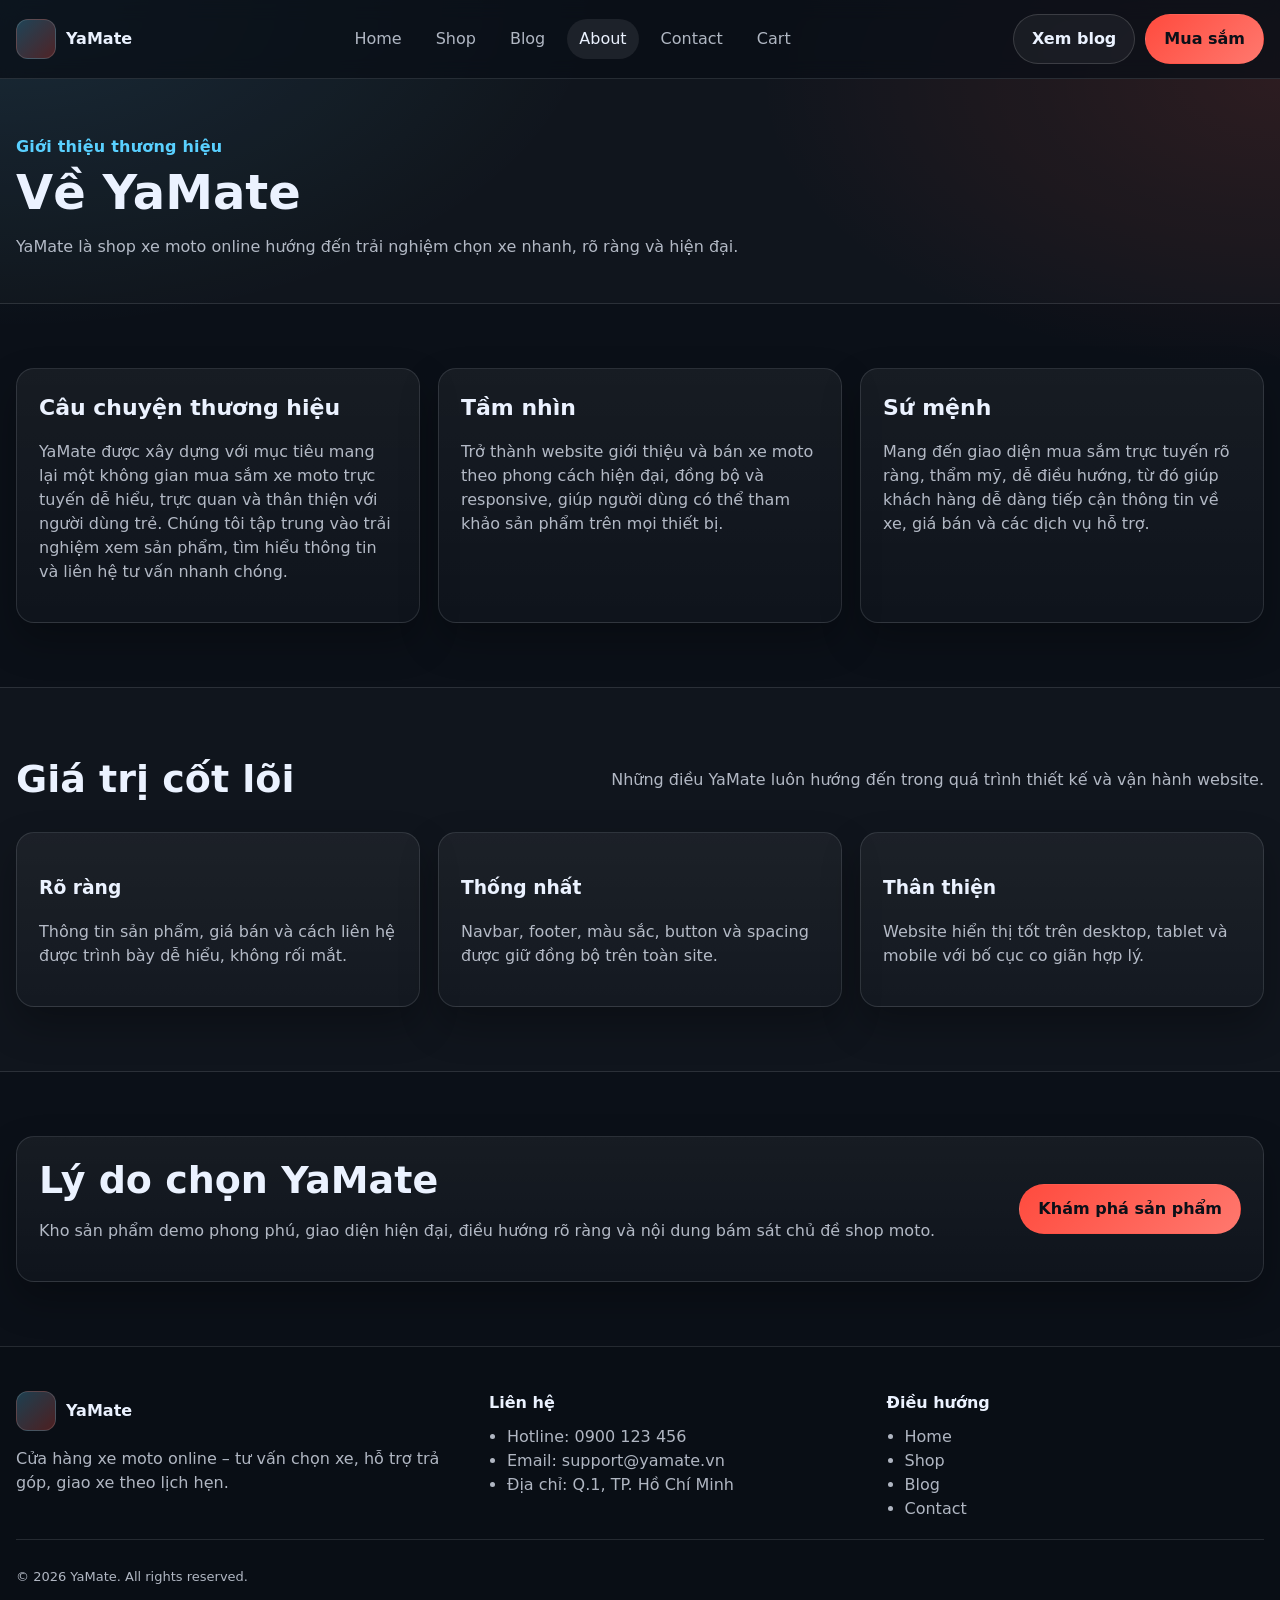
==== src/about.html @ 3d3ea51d "add pages" ====
<!DOCTYPE html>
<html lang="vi">
<head>
  <meta charset="UTF-8" />
  <meta name="viewport" content="width=device-width, initial-scale=1.0" />
  <title>YaMate | About</title>
  <link rel="stylesheet" href="../publish/about.css" />
  <link rel="stylesheet" href="../publish/common.css" />
</head>
<body>
  <header class="header">
    <div class="container header__inner">
      <a class="logo" href="index.html">
        <span class="logo__mark"></span>
        <span class="logo__text">YaMate</span>
      </a>

      <nav class="nav">
        <a class="nav__link" href="index.html">Home</a>
        <a class="nav__link" href="shop.html">Shop</a>
        <a class="nav__link" href="blog.html">Blog</a>
        <a class="nav__link nav__link--active" href="about.html">About</a>
        <a class="nav__link" href="contact.html">Contact</a>
        <a class="nav__link" href="cart.html">Cart</a>
      </nav>

      <div class="header__actions">
        <a class="btn btn--ghost" href="blog.html">Xem blog</a>
        <a class="btn btn--primary" href="shop.html">Mua sắm</a>
      </div>
    </div>
  </header>

  <main>
    <section class="page-hero">
      <div class="container">
        <p class="page-kicker">Giới thiệu thương hiệu</p>
        <h1 class="page-title">Về YaMate</h1>
        <p class="page-subtitle">YaMate là shop xe moto online hướng đến trải nghiệm chọn xe nhanh, rõ ràng và hiện đại.</p>
      </div>
    </section>

    <section class="section">
      <div class="container about-layout">
        <div class="card about-card">
          <h2 class="about-card__title">Câu chuyện thương hiệu</h2>
          <p>
            YaMate được xây dựng với mục tiêu mang lại một không gian mua sắm xe moto trực tuyến dễ hiểu,
            trực quan và thân thiện với người dùng trẻ. Chúng tôi tập trung vào trải nghiệm xem sản phẩm,
            tìm hiểu thông tin và liên hệ tư vấn nhanh chóng.
          </p>
        </div>

        <div class="card about-card">
          <h2 class="about-card__title">Tầm nhìn</h2>
          <p>
            Trở thành website giới thiệu và bán xe moto theo phong cách hiện đại, đồng bộ và responsive,
            giúp người dùng có thể tham khảo sản phẩm trên mọi thiết bị.
          </p>
        </div>

        <div class="card about-card">
          <h2 class="about-card__title">Sứ mệnh</h2>
          <p>
            Mang đến giao diện mua sắm trực tuyến rõ ràng, thẩm mỹ, dễ điều hướng, từ đó giúp khách hàng
            dễ dàng tiếp cận thông tin về xe, giá bán và các dịch vụ hỗ trợ.
          </p>
        </div>
      </div>
    </section>

    <section class="section section--alt">
      <div class="container">
        <div class="section__head">
          <h2 class="section__title">Giá trị cốt lõi</h2>
          <p class="section__sub">Những điều YaMate luôn hướng đến trong quá trình thiết kế và vận hành website.</p>
        </div>

        <div class="grid grid--3">
          <article class="card value-card">
            <h3>Rõ ràng</h3>
            <p>Thông tin sản phẩm, giá bán và cách liên hệ được trình bày dễ hiểu, không rối mắt.</p>
          </article>

          <article class="card value-card">
            <h3>Thống nhất</h3>
            <p>Navbar, footer, màu sắc, button và spacing được giữ đồng bộ trên toàn site.</p>
          </article>

          <article class="card value-card">
            <h3>Thân thiện</h3>
            <p>Website hiển thị tốt trên desktop, tablet và mobile với bố cục co giãn hợp lý.</p>
          </article>
        </div>
      </div>
    </section>

    <section class="section">
      <div class="container about-highlight card">
        <div>
          <h2 class="section__title">Lý do chọn YaMate</h2>
          <p class="section__sub">
            Kho sản phẩm demo phong phú, giao diện hiện đại, điều hướng rõ ràng và nội dung bám sát chủ đề shop moto.
          </p>
        </div>
        <a class="btn btn--primary" href="shop.html">Khám phá sản phẩm</a>
      </div>
    </section>
  </main>

  <footer class="footer">
    <div class="container footer__grid">
      <div class="footer__col">
        <div class="logo logo--footer">
          <span class="logo__mark"></span>
          <span class="logo__text">YaMate</span>
        </div>
        <p class="footer__text">Cửa hàng xe moto online – tư vấn chọn xe, hỗ trợ trả góp, giao xe theo lịch hẹn.</p>
      </div>

      <div class="footer__col">
        <h3 class="footer__title">Liên hệ</h3>
        <ul class="footer__list">
          <li>Hotline: 0900 123 456</li>
          <li>Email: support@yamate.vn</li>
          <li>Địa chỉ: Q.1, TP. Hồ Chí Minh</li>
        </ul>
      </div>

      <div class="footer__col">
        <h3 class="footer__title">Điều hướng</h3>
        <ul class="footer__list">
          <li><a href="index.html">Home</a></li>
          <li><a href="shop.html">Shop</a></li>
          <li><a href="blog.html">Blog</a></li>
          <li><a href="contact.html">Contact</a></li>
        </ul>
      </div>
    </div>

    <div class="container footer__bottom">
      <p>© 2026 YaMate. All rights reserved.</p>
    </div>
  </footer>
</body>
</html>
---- publish/about.css ----
.about-layout{display:grid;grid-template-columns:repeat(3,1fr);gap:18px}.about-card,.value-card,.about-highlight{padding:22px}.about-card__title{margin:0 0 12px;font-size:22px}.about-highlight{display:flex;justify-content:space-between;align-items:center;gap:16px}
@media (max-width:992px){.about-layout{grid-template-columns:1fr 1fr}.about-highlight{flex-direction:column;align-items:flex-start}}
@media (max-width:576px){.about-layout{grid-template-columns:1fr}}
---- publish/common.css ----
:root{
  --bg:#0b1018;
  --bg-2:#111827;
  --card:rgba(255,255,255,.04);
  --text:#ebf2ff;
  --muted:rgba(235,242,255,.74);
  --line:rgba(235,242,255,.12);
  --primary:#ff4b3e;
  --primary-2:#ff786e;
  --accent:#59d0ff;
  --radius:18px;
  --shadow:0 18px 38px rgba(0,0,0,.28);
}
*{box-sizing:border-box}
html,body{margin:0;padding:0;scroll-behavior:smooth}
body{
  font-family:Inter,system-ui,-apple-system,Segoe UI,Roboto,Arial,sans-serif;
  color:var(--text);
  line-height:1.5;
  background:
    radial-gradient(1000px 550px at 0% 0%, rgba(89,208,255,.12), transparent 60%),
    radial-gradient(900px 500px at 100% 5%, rgba(255,75,62,.12), transparent 58%),
    var(--bg);
}
img{display:block;max-width:100%}
a{text-decoration:none;color:inherit}
button,input,textarea,select{font:inherit}
.container{width:min(1320px,100% - 32px);margin:0 auto}
.section{padding:64px 0}
.section--alt{background:rgba(255,255,255,.02);border-top:1px solid var(--line);border-bottom:1px solid var(--line)}
.section__head{display:flex;justify-content:space-between;align-items:end;gap:16px;margin-bottom:24px}
.section__title{font-size:clamp(26px,3vw,38px);line-height:1.15;margin:0 0 6px}
.section__sub,.page-subtitle,.footer__text,.footer__list,.product__meta,.blog-card__desc,.about-card p,.value-card p,.contact-item p,.contact-text{color:var(--muted)}
.grid{display:grid;gap:18px}
.grid--4{grid-template-columns:repeat(4,1fr)}
.grid--3{grid-template-columns:repeat(3,1fr)}
.card{background:linear-gradient(180deg, rgba(255,255,255,.05), rgba(255,255,255,.02));border:1px solid var(--line);border-radius:var(--radius);box-shadow:var(--shadow)}
.btn{display:inline-flex;align-items:center;justify-content:center;gap:8px;padding:12px 18px;border-radius:999px;border:1px solid transparent;font-weight:800;cursor:pointer;transition:.18s ease;white-space:nowrap}
.btn:hover{transform:translateY(-1px)}
.btn--primary{background:linear-gradient(135deg,var(--primary),var(--primary-2));color:#0b1018}
.btn--ghost{background:rgba(255,255,255,.05);border-color:rgba(255,255,255,.15)}
.btn--full{width:100%;border-radius:12px}
.input{width:100%;padding:12px 14px;border-radius:12px;border:1px solid rgba(255,255,255,.16);background:rgba(7,12,20,.58);color:var(--text);outline:none}
.input:focus{border-color:rgba(89,208,255,.52)}
.header{position:sticky;top:0;z-index:30;backdrop-filter:blur(10px);background:rgba(11,16,24,.76);border-bottom:1px solid var(--line)}
.header__inner{display:flex;justify-content:space-between;align-items:center;gap:20px;padding:14px 0}
.logo{display:flex;align-items:center;gap:10px;font-weight:900}
.logo__mark{width:40px;height:40px;border-radius:12px;display:grid;place-items:center;background:linear-gradient(135deg, rgba(89,208,255,.26), rgba(255,75,62,.28));border:1px solid rgba(255,255,255,.14)}
.nav{display:flex;align-items:center;gap:10px;flex-wrap:wrap}
.nav__link{padding:8px 12px;border-radius:999px;color:var(--muted);transition:.18s ease}
.nav__link:hover,.nav__link--active{background:rgba(255,255,255,.08);color:var(--text)}
.header__actions{display:flex;align-items:center;gap:10px}
.icon-btn{width:40px;height:40px;display:grid;place-items:center;border-radius:999px;border:1px solid rgba(255,255,255,.14);background:rgba(255,255,255,.05)}
.icon{width:18px;height:18px;fill:var(--text)}
.page-hero{padding:56px 0 28px;border-bottom:1px solid var(--line);background:rgba(255,255,255,.02)}
.page-kicker{margin:0 0 8px;color:var(--accent);font-weight:800;letter-spacing:.2px}
.page-title{margin:0 0 8px;font-size:clamp(30px,4vw,48px);line-height:1.08}
.product{overflow:hidden;transition:.18s ease}
.product:hover{transform:translateY(-2px);border-color:rgba(255,255,255,.22)}
.product__img{height:190px;overflow:hidden;border-bottom:1px solid var(--line)}
.product__img img{width:100%;height:100%;object-fit:cover;transition:transform .25s ease}
.product:hover .product__img img{transform:scale(1.06)}
.product__body{padding:16px}
.product__name{margin:0 0 6px;font-size:18px}
.product__price{margin:0 0 12px;font-weight:900}
.product__actions{display:grid;grid-template-columns:1fr 1fr;gap:10px}
.footer{padding:44px 0 18px;border-top:1px solid var(--line);background:rgba(0,0,0,.14)}
.footer__grid{display:grid;grid-template-columns:1.2fr 1fr 1fr;gap:20px}
.footer__title{margin:0 0 10px;font-size:16px}
.footer__list{margin:0;padding-left:18px}
.footer__bottom{margin-top:18px;padding-top:14px;border-top:1px solid var(--line);color:var(--muted);font-size:13px}
.tag{position:absolute;top:12px;left:12px;padding:6px 10px;border-radius:999px;background:rgba(255,75,62,.14);border:1px solid rgba(255,75,62,.26);font-size:12px;font-weight:800}
@media (max-width: 992px){
  .grid--4{grid-template-columns:repeat(2,1fr)}
  .grid--3,.footer__grid{grid-template-columns:1fr}
  .nav{display:none}
}
@media (max-width: 576px){
  .container{width:min(1320px,100% - 20px)}
  .grid--4,.product__actions{grid-template-columns:1fr}
  .header__actions .btn{display:none}
  .section{padding:52px 0}
}
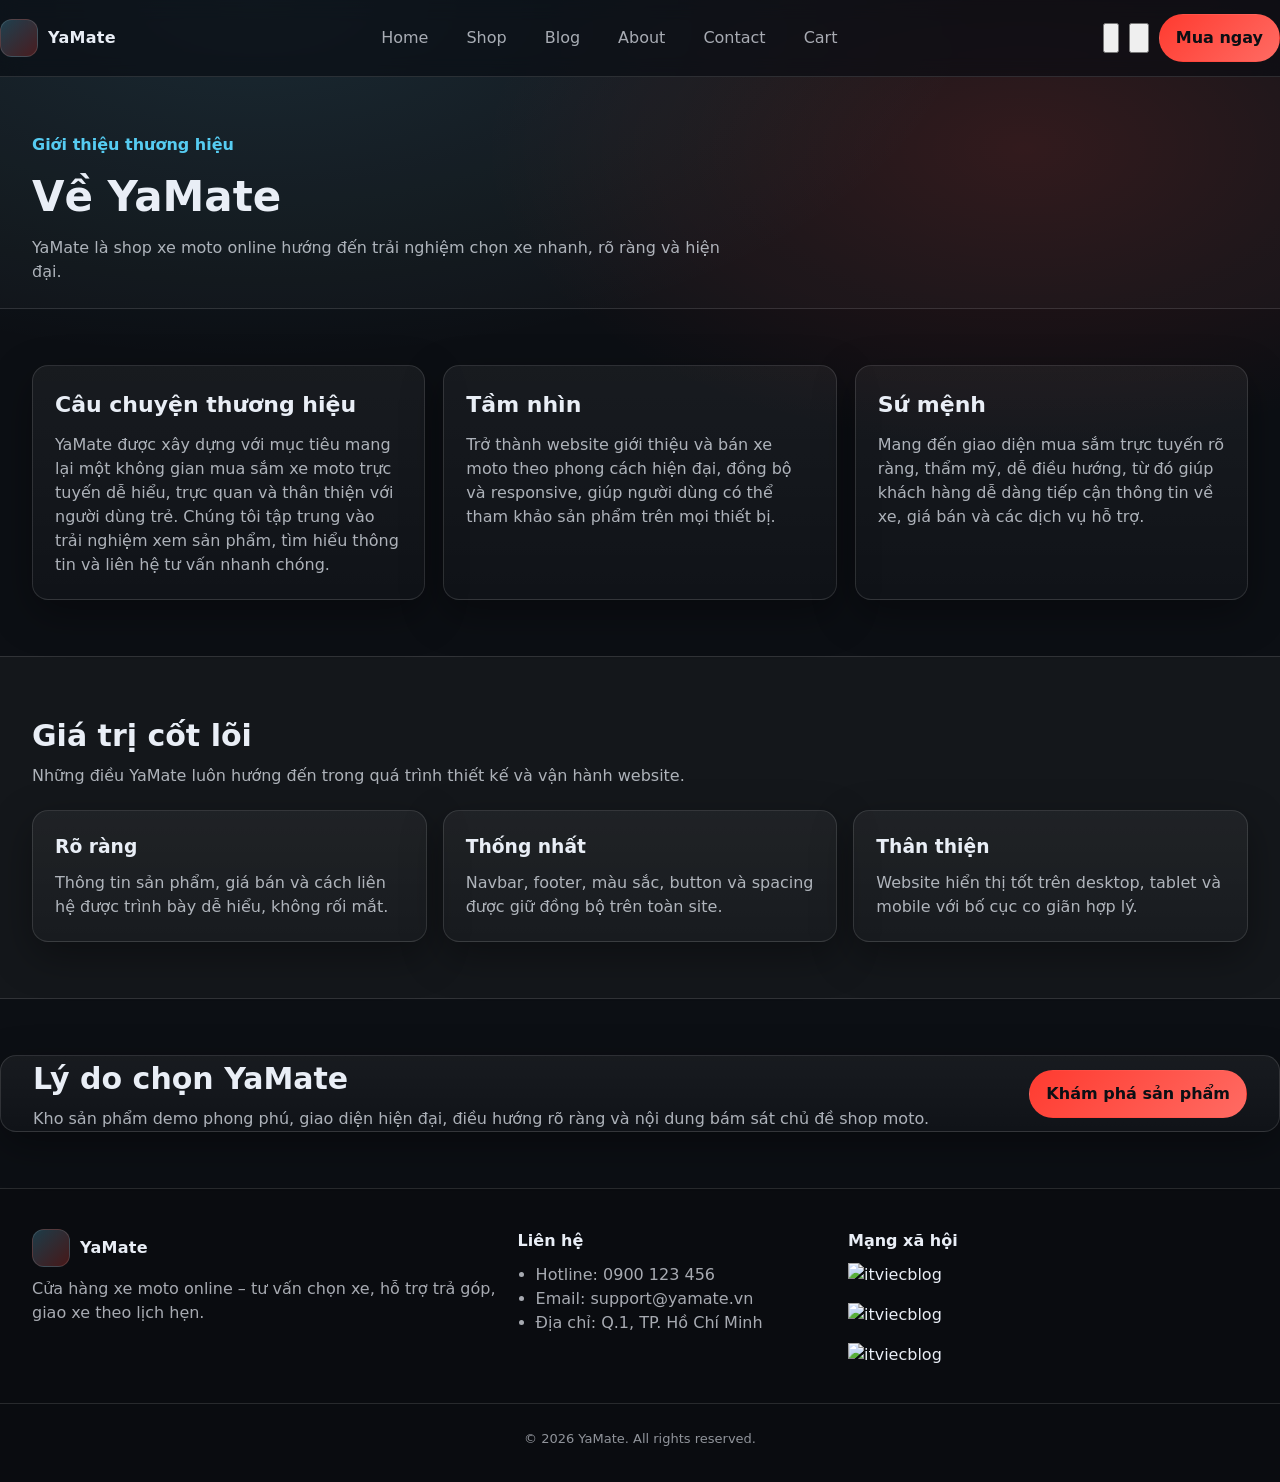
==== commit 8d003779: "css" ====
--- a/src/about.html
+++ b/src/about.html
@@ -8,25 +8,35 @@
   <link rel="stylesheet" href="../publish/common.css" />
 </head>
 <body>
+  <!-- HEADER -->
   <header class="header">
     <div class="container header__inner">
-      <a class="logo" href="index.html">
+      <a class="logo" href="#">
         <span class="logo__mark"></span>
         <span class="logo__text">YaMate</span>
       </a>
 
       <nav class="nav">
-        <a class="nav__link" href="index.html">Home</a>
-        <a class="nav__link" href="shop.html">Shop</a>
-        <a class="nav__link" href="blog.html">Blog</a>
-        <a class="nav__link nav__link--active" href="about.html">About</a>
-        <a class="nav__link" href="contact.html">Contact</a>
-        <a class="nav__link" href="cart.html">Cart</a>
+        <a class="nav__link" href="../index.html">Home</a>
+        <a class="nav__link" href="src/shop.html">Shop</a>
+        <a class="nav__link" href="src/blog.html">Blog</a>
+        <a class="nav__link" href="src/about.html">About</a>
+        <a class="nav__link" href="src/contact.html">Contact</a>
+        <a class="nav__link" href="src/cart.html">Cart</a>
       </nav>
 
       <div class="header__actions">
-        <a class="btn btn--ghost" href="blog.html">Xem blog</a>
-        <a class="btn btn--primary" href="shop.html">Mua sắm</a>
+        <button class="icon-btn" aria-label="Tìm kiếm">
+          <svg viewBox="0 0 24 24" class="icon" aria-hidden="true">
+            <path d="M10.5 3a7.5 7.5 0 1 0 4.74 13.33l3.72 3.72 1.41-1.41-3.72-3.72A7.5 7.5 0 0 0 10.5 3Zm0 2a5.5 5.5 0 1 1 0 11 5.5 5.5 0 0 1 0-11Z"/>
+          </svg>
+        </button>
+        <button class="icon-btn" style="padding-right: 10px;" aria-label="Giỏ hàng">
+          <svg viewBox="0 0 24 24" class="icon" aria-hidden="true">
+            <path d="M7 4h-2l-1 2v2h2l2.6 9.4A3 3 0 0 0 11.5 22h7.1a3 3 0 0 0 2.9-2.2L23 10H7.4L6.7 7H21V5H7.2L7 4Zm4.5 16a1 1 0 1 1 0-2 1 1 0 0 1 0 2Zm7 0a1 1 0 1 1 0-2 1 1 0 0 1 0 2Z"/>
+          </svg>
+        </button>
+        <a class="btn btn--primary" href="#products">Mua ngay</a>
       </div>
     </div>
   </header>
@@ -108,14 +118,17 @@
     </section>
   </main>
 
-  <footer class="footer">
+  <!-- FOOTER -->
+  <footer class="footer" id="footer">
     <div class="container footer__grid">
       <div class="footer__col">
         <div class="logo logo--footer">
           <span class="logo__mark"></span>
           <span class="logo__text">YaMate</span>
         </div>
-        <p class="footer__text">Cửa hàng xe moto online – tư vấn chọn xe, hỗ trợ trả góp, giao xe theo lịch hẹn.</p>
+        <p class="footer__text">
+          Cửa hàng xe moto online – tư vấn chọn xe, hỗ trợ trả góp, giao xe theo lịch hẹn.
+        </p>
       </div>
 
       <div class="footer__col">
@@ -128,13 +141,12 @@
       </div>
 
       <div class="footer__col">
-        <h3 class="footer__title">Điều hướng</h3>
-        <ul class="footer__list">
-          <li><a href="index.html">Home</a></li>
-          <li><a href="shop.html">Shop</a></li>
-          <li><a href="blog.html">Blog</a></li>
-          <li><a href="contact.html">Contact</a></li>
-        </ul>
+        <h3 class="footer__title">Mạng xã hội</h3>
+        <div class="social">
+          <a class="social__link" href="#" aria-label="Facebook"><img src="https://freepnglogo.com/images/all_img/facebook-logo.png" alt="itviecblog" width="400" height="40"></a>
+          <a class="social__link" href="#" aria-label="Instagram"><img src="https://www.pngarts.com/files/11/IG-Logo-PNG-Transparent-Image.png" alt="itviecblog" width="400" height="40"></a>
+          <a class="social__link" href="#" aria-label="YouTube"><img src="https://images.seeklogo.com/logo-png/28/1/youtube-logo-png_seeklogo-287828.png" alt="itviecblog" width="400" height="40"></a></a>
+        </div>
       </div>
     </div>
 
--- a/publish/about.css
+++ b/publish/about.css
@@ -1,3 +1,57 @@
-.about-layout{display:grid;grid-template-columns:repeat(3,1fr);gap:18px}.about-card,.value-card,.about-highlight{padding:22px}.about-card__title{margin:0 0 12px;font-size:22px}.about-highlight{display:flex;justify-content:space-between;align-items:center;gap:16px}
-@media (max-width:992px){.about-layout{grid-template-columns:1fr 1fr}.about-highlight{flex-direction:column;align-items:flex-start}}
-@media (max-width:576px){.about-layout{grid-template-columns:1fr}}
+.about-layout{
+  display: grid;
+  grid-template-columns: repeat(3, 1fr);
+  gap: 18px;
+}
+
+.about-card{
+  padding: 22px;
+}
+
+.about-card__title{
+  margin: 0 0 12px;
+  font-size: 22px;
+}
+
+.about-card p{
+  margin: 0;
+  color: var(--muted);
+}
+
+.value-card{
+  padding: 22px;
+}
+
+.value-card h3{
+  margin: 0 0 10px;
+}
+
+.value-card p{
+  margin: 0;
+  color: var(--muted);
+}
+
+.about-highlight{
+  padding: 22px;
+  display: flex;
+  align-items: center;
+  justify-content: space-between;
+  gap: 16px;
+}
+
+@media (max-width: 980px){
+  .about-layout{
+    grid-template-columns: 1fr 1fr;
+  }
+
+  .about-highlight{
+    flex-direction: column;
+    align-items: flex-start;
+  }
+}
+
+@media (max-width: 600px){
+  .about-layout{
+    grid-template-columns: 1fr;
+  }
+}
--- a/publish/common.css
+++ b/publish/common.css
@@ -1,83 +1,482 @@
 :root{
-  --bg:#0b1018;
-  --bg-2:#111827;
-  --card:rgba(255,255,255,.04);
-  --text:#ebf2ff;
-  --muted:rgba(235,242,255,.74);
-  --line:rgba(235,242,255,.12);
-  --primary:#ff4b3e;
-  --primary-2:#ff786e;
-  --accent:#59d0ff;
-  --radius:18px;
-  --shadow:0 18px 38px rgba(0,0,0,.28);
-}
-*{box-sizing:border-box}
-html,body{margin:0;padding:0;scroll-behavior:smooth}
+  --bg: #0c0f14;
+  --text: #e9eef6;
+  --muted: rgba(233, 238, 246, .72);
+  --line: rgba(255, 255, 255, .12);
+
+  --primary: #ff3b30;
+  --primary-2: #ff6b63;
+  --accent: #56ccf2;
+
+  --radius: 16px;
+  --radius-sm: 12px;
+  --shadow: 0 14px 40px rgba(0, 0, 0, .35);
+}
+
+*{
+  box-sizing: border-box;
+}
+
+html, body{
+  margin: 0;
+  padding: 0;
+}
+
 body{
-  font-family:Inter,system-ui,-apple-system,Segoe UI,Roboto,Arial,sans-serif;
-  color:var(--text);
-  line-height:1.5;
+  font-family: system-ui, -apple-system, Segoe UI, Roboto, Arial, sans-serif;
+  color: var(--text);
+  line-height: 1.5;
   background:
-    radial-gradient(1000px 550px at 0% 0%, rgba(89,208,255,.12), transparent 60%),
-    radial-gradient(900px 500px at 100% 5%, rgba(255,75,62,.12), transparent 58%),
+    radial-gradient(1200px 600px at 20% 0%, rgba(86, 204, 242, .12), transparent 60%),
+    radial-gradient(900px 500px at 80% 10%, rgba(255, 59, 48, .14), transparent 60%),
     var(--bg);
 }
-img{display:block;max-width:100%}
-a{text-decoration:none;color:inherit}
-button,input,textarea,select{font:inherit}
-.container{width:min(1320px,100% - 32px);margin:0 auto}
-.section{padding:64px 0}
-.section--alt{background:rgba(255,255,255,.02);border-top:1px solid var(--line);border-bottom:1px solid var(--line)}
-.section__head{display:flex;justify-content:space-between;align-items:end;gap:16px;margin-bottom:24px}
-.section__title{font-size:clamp(26px,3vw,38px);line-height:1.15;margin:0 0 6px}
-.section__sub,.page-subtitle,.footer__text,.footer__list,.product__meta,.blog-card__desc,.about-card p,.value-card p,.contact-item p,.contact-text{color:var(--muted)}
-.grid{display:grid;gap:18px}
-.grid--4{grid-template-columns:repeat(4,1fr)}
-.grid--3{grid-template-columns:repeat(3,1fr)}
-.card{background:linear-gradient(180deg, rgba(255,255,255,.05), rgba(255,255,255,.02));border:1px solid var(--line);border-radius:var(--radius);box-shadow:var(--shadow)}
-.btn{display:inline-flex;align-items:center;justify-content:center;gap:8px;padding:12px 18px;border-radius:999px;border:1px solid transparent;font-weight:800;cursor:pointer;transition:.18s ease;white-space:nowrap}
-.btn:hover{transform:translateY(-1px)}
-.btn--primary{background:linear-gradient(135deg,var(--primary),var(--primary-2));color:#0b1018}
-.btn--ghost{background:rgba(255,255,255,.05);border-color:rgba(255,255,255,.15)}
-.btn--full{width:100%;border-radius:12px}
-.input{width:100%;padding:12px 14px;border-radius:12px;border:1px solid rgba(255,255,255,.16);background:rgba(7,12,20,.58);color:var(--text);outline:none}
-.input:focus{border-color:rgba(89,208,255,.52)}
-.header{position:sticky;top:0;z-index:30;backdrop-filter:blur(10px);background:rgba(11,16,24,.76);border-bottom:1px solid var(--line)}
-.header__inner{display:flex;justify-content:space-between;align-items:center;gap:20px;padding:14px 0}
-.logo{display:flex;align-items:center;gap:10px;font-weight:900}
-.logo__mark{width:40px;height:40px;border-radius:12px;display:grid;place-items:center;background:linear-gradient(135deg, rgba(89,208,255,.26), rgba(255,75,62,.28));border:1px solid rgba(255,255,255,.14)}
-.nav{display:flex;align-items:center;gap:10px;flex-wrap:wrap}
-.nav__link{padding:8px 12px;border-radius:999px;color:var(--muted);transition:.18s ease}
-.nav__link:hover,.nav__link--active{background:rgba(255,255,255,.08);color:var(--text)}
-.header__actions{display:flex;align-items:center;gap:10px}
-.icon-btn{width:40px;height:40px;display:grid;place-items:center;border-radius:999px;border:1px solid rgba(255,255,255,.14);background:rgba(255,255,255,.05)}
-.icon{width:18px;height:18px;fill:var(--text)}
-.page-hero{padding:56px 0 28px;border-bottom:1px solid var(--line);background:rgba(255,255,255,.02)}
-.page-kicker{margin:0 0 8px;color:var(--accent);font-weight:800;letter-spacing:.2px}
-.page-title{margin:0 0 8px;font-size:clamp(30px,4vw,48px);line-height:1.08}
-.product{overflow:hidden;transition:.18s ease}
-.product:hover{transform:translateY(-2px);border-color:rgba(255,255,255,.22)}
-.product__img{height:190px;overflow:hidden;border-bottom:1px solid var(--line)}
-.product__img img{width:100%;height:100%;object-fit:cover;transition:transform .25s ease}
-.product:hover .product__img img{transform:scale(1.06)}
-.product__body{padding:16px}
-.product__name{margin:0 0 6px;font-size:18px}
-.product__price{margin:0 0 12px;font-weight:900}
-.product__actions{display:grid;grid-template-columns:1fr 1fr;gap:10px}
-.footer{padding:44px 0 18px;border-top:1px solid var(--line);background:rgba(0,0,0,.14)}
-.footer__grid{display:grid;grid-template-columns:1.2fr 1fr 1fr;gap:20px}
-.footer__title{margin:0 0 10px;font-size:16px}
-.footer__list{margin:0;padding-left:18px}
-.footer__bottom{margin-top:18px;padding-top:14px;border-top:1px solid var(--line);color:var(--muted);font-size:13px}
-.tag{position:absolute;top:12px;left:12px;padding:6px 10px;border-radius:999px;background:rgba(255,75,62,.14);border:1px solid rgba(255,75,62,.26);font-size:12px;font-weight:800}
-@media (max-width: 992px){
-  .grid--4{grid-template-columns:repeat(2,1fr)}
-  .grid--3,.footer__grid{grid-template-columns:1fr}
-  .nav{display:none}
-}
-@media (max-width: 576px){
-  .container{width:min(1320px,100% - 20px)}
-  .grid--4,.product__actions{grid-template-columns:1fr}
-  .header__actions .btn{display:none}
-  .section{padding:52px 0}
-}
+
+img{
+  display: block;
+  width: 100%;
+  max-width: 100%;
+}
+
+a{
+  color: inherit;
+  text-decoration: none;
+}
+
+button, input, textarea, select{
+  font: inherit;
+}
+
+.container{
+  width: 100%;
+  max-width: 100%;
+  padding: 0 32px;
+  margin: 0 auto;
+}
+
+.section{
+  padding: 56px 0;
+}
+
+.section--alt{
+  background: rgba(255, 255, 255, .03);
+  border-top: 1px solid var(--line);
+  border-bottom: 1px solid var(--line);
+}
+
+.section__head{
+  margin-bottom: 22px;
+}
+
+.section__title{
+  font-size: clamp(22px, 3vw, 30px);
+  margin: 0 0 6px;
+}
+
+.section__sub{
+  margin: 0;
+  color: var(--muted);
+}
+
+.grid{
+  display: grid;
+  gap: 16px;
+}
+
+.grid--4{
+  grid-template-columns: repeat(auto-fit, minmax(240px, 1fr));
+}
+
+.grid--3{
+  grid-template-columns: repeat(auto-fit, minmax(280px, 1fr));
+}
+
+.card{
+  background: linear-gradient(180deg, rgba(255,255,255,.05), rgba(255,255,255,.02));
+  border: 1px solid var(--line);
+  border-radius: var(--radius);
+  box-shadow: var(--shadow);
+}
+
+.btn{
+  display: inline-flex;
+  align-items: center;
+  justify-content: center;
+  padding: 11px 16px;
+  border-radius: 999px;
+  border: 1px solid transparent;
+  font-weight: 800;
+  cursor: pointer;
+  transition: transform .15s ease, background .15s ease, border-color .15s ease, opacity .15s ease;
+}
+
+.btn:hover{
+  transform: translateY(-1px);
+}
+
+.btn--primary{
+  background: linear-gradient(135deg, var(--primary), var(--primary-2));
+  color: #0c0f14;
+}
+
+.btn--primary:hover{
+  opacity: .92;
+}
+
+.btn--ghost{
+  background: rgba(255,255,255,.06);
+  border-color: rgba(255,255,255,.14);
+  color: var(--text);
+}
+
+.btn--ghost:hover{
+  background: rgba(255,255,255,.1);
+  border-color: rgba(255,255,255,.22);
+}
+
+.btn--full{
+  width: 100%;
+  border-radius: 12px;
+}
+
+.input{
+  width: 100%;
+  padding: 12px 14px;
+  border-radius: 12px;
+  border: 1px solid rgba(255,255,255,.18);
+  background: rgba(12,15,20,.55);
+  color: var(--text);
+  outline: none;
+}
+
+.input:focus{
+  border-color: rgba(86,204,242,.55);
+}
+
+.textarea{
+  min-height: 140px;
+  resize: vertical;
+}
+
+/* header */
+.header{
+  position: sticky;
+  top: 0;
+  z-index: 20;
+  backdrop-filter: blur(10px);
+  background: rgba(12,15,20,.65);
+  border-bottom: 1px solid var(--line);
+}
+
+.header__inner{
+  display: flex;
+  align-items: center;
+  justify-content: space-between;
+  gap: 16px;
+  padding: 14px 0;
+}
+
+.logo{
+  display: flex;
+  align-items: center;
+  gap: 10px;
+  font-weight: 900;
+}
+
+.logo__mark{
+  width: 38px;
+  height: 38px;
+  border-radius: 12px;
+  display: grid;
+  place-items: center;
+  background: linear-gradient(135deg, rgba(86,204,242,.25), rgba(255,59,48,.25));
+  border: 1px solid rgba(255,255,255,.12);
+}
+
+.logo__text{
+  letter-spacing: .3px;
+}
+
+.nav{
+  display: flex;
+  align-items: center;
+  gap: 14px;
+}
+
+.nav__link{
+  color: var(--muted);
+  padding: 8px 10px;
+  border-radius: 999px;
+  transition: background .15s ease, color .15s ease;
+}
+
+.nav__link:hover,
+.nav__link--active{
+  background: rgba(255,255,255,.08);
+  color: var(--text);
+}
+
+.header__actions{
+  display: flex;
+  align-items: center;
+  gap: 10px;
+}
+
+/* page hero */
+.page-hero{
+  padding: 56px 0 24px;
+  border-bottom: 1px solid var(--line);
+  background: rgba(255,255,255,.02);
+}
+
+.page-kicker{
+  margin: 0 0 8px;
+  color: var(--accent);
+  font-weight: 800;
+}
+
+.page-title{
+  margin: 0 0 8px;
+  font-size: clamp(28px, 4vw, 42px);
+}
+
+.page-subtitle{
+  margin: 0;
+  color: var(--muted);
+  max-width: 70ch;
+}
+
+/* product card style same as index */
+.product{
+  overflow: hidden;
+  transition: transform .15s ease, border-color .15s ease, background .15s ease;
+}
+
+.product:hover{
+  transform: translateY(-2px);
+  border-color: rgba(255,255,255,.2);
+  background: rgba(255,255,255,.05);
+}
+
+.product__img{
+  position: relative;
+  height: 190px;
+  overflow: hidden;
+  border-bottom: 1px solid var(--line);
+}
+
+.product__img img{
+  width: 100%;
+  height: 100%;
+  object-fit: cover;
+  transition: transform .25s ease;
+}
+
+.product:hover .product__img img{
+  transform: scale(1.08);
+}
+
+.product__body{
+  padding: 14px;
+}
+
+.product__name{
+  margin: 0 0 6px;
+  font-size: 16px;
+}
+
+.product__price{
+  margin: 0 0 12px;
+  color: rgba(233,238,246,.92);
+  font-weight: 800;
+}
+
+.product__actions{
+  display: grid;
+  grid-template-columns: 1fr 1fr;
+  gap: 10px;
+}
+
+/* footer */
+.footer{
+  padding: 44px 0 18px;
+  border-top: 1px solid var(--line);
+  background: rgba(0,0,0,.15);
+}
+
+.footer__grid{
+  display: grid;
+  grid-template-columns: 1.3fr 1fr 1fr;
+  gap: 18px;
+}
+
+.footer__title{
+  margin: 0 0 10px;
+  font-size: 16px;
+}
+
+.footer__text{
+  margin: 10px 0 0;
+  color: var(--muted);
+}
+
+.footer__list{
+  margin: 0;
+  padding-left: 18px;
+  color: var(--muted);
+}
+
+.footer__bottom{
+  margin-top: 18px;
+  padding-top: 14px;
+  border-top: 1px solid var(--line);
+  color: var(--muted);
+  font-size: 13px;
+}
+
+/* HEADER */
+.header{
+  position: sticky;
+  top: 0;
+  z-index: 100;
+  backdrop-filter: blur(10px);
+  background: rgba(12,15,20,.65);
+  border-bottom: 1px solid rgba(255,255,255,.12);
+}
+
+.header__inner{
+  display:flex;
+  align-items:center;
+  justify-content:space-between;
+  gap:16px;
+  padding:14px 0;
+}
+
+/* LOGO */
+.logo{
+  display:flex;
+  align-items:center;
+  gap:10px;
+  font-weight:900;
+}
+
+.logo__mark{
+  width:38px;
+  height:38px;
+  border-radius:12px;
+  background: linear-gradient(135deg, rgba(86,204,242,.25), rgba(255,59,48,.25));
+  border:1px solid rgba(255,255,255,.12);
+}
+
+.logo__text{
+  letter-spacing:.3px;
+}
+
+/* NAV */
+.nav{
+  display:flex;
+  gap:14px;
+}
+
+.nav__link{
+  color: rgba(233,238,246,.7);
+  padding:8px 12px;
+  border-radius:999px;
+  transition: all .2s ease;
+}
+
+.nav__link:hover{
+  background: rgba(255,255,255,.08);
+  color: white;
+}
+
+.nav__link--active{
+  background: rgba(255,255,255,.12);
+  color: white;
+}
+
+/* HEADER BUTTON */
+.header__actions{
+  display:flex;
+  gap:10px;
+}
+
+/* FOOTER */
+.footer{
+  padding:40px 0 20px;
+  border-top:1px solid rgba(255,255,255,.12);
+  background: rgba(0,0,0,.2);
+}
+
+.footer__grid{
+  display:grid;
+  grid-template-columns: 1.5fr 1fr 1fr;
+  gap:20px;
+}
+
+.footer__title{
+  margin-bottom:10px;
+  font-size:16px;
+}
+
+.footer__text{
+  color: rgba(233,238,246,.7);
+}
+
+.footer__list{
+  color: rgba(233,238,246,.7);
+  padding-left:18px;
+}
+
+.footer__list a:hover{
+  color: white;
+}
+
+.footer__bottom{
+  margin-top:20px;
+  padding-top:12px;
+  border-top:1px solid rgba(255,255,255,.12);
+  text-align:center;
+  font-size:13px;
+  color: rgba(233,238,246,.6);
+}
+
+/* responsive */
+@media (max-width: 980px){
+  .nav{
+    display: none;
+  }
+
+  .footer__grid{
+    grid-template-columns: 1fr;
+  }
+}
+@media (max-width: 980px){
+  .nav{
+    display:none;
+  }
+
+  .footer__grid{
+    grid-template-columns: 1fr;
+  }
+}
+
+@media (max-width: 600px){
+  .container{
+    padding: 0 16px;
+  }
+
+  .header__actions .btn{
+    display: none;
+  }
+
+  .product__actions{
+    grid-template-columns: 1fr;
+  }
+
+  .grid--4,
+  .grid--3{
+    grid-template-columns: 1fr;
+  }
+}
+
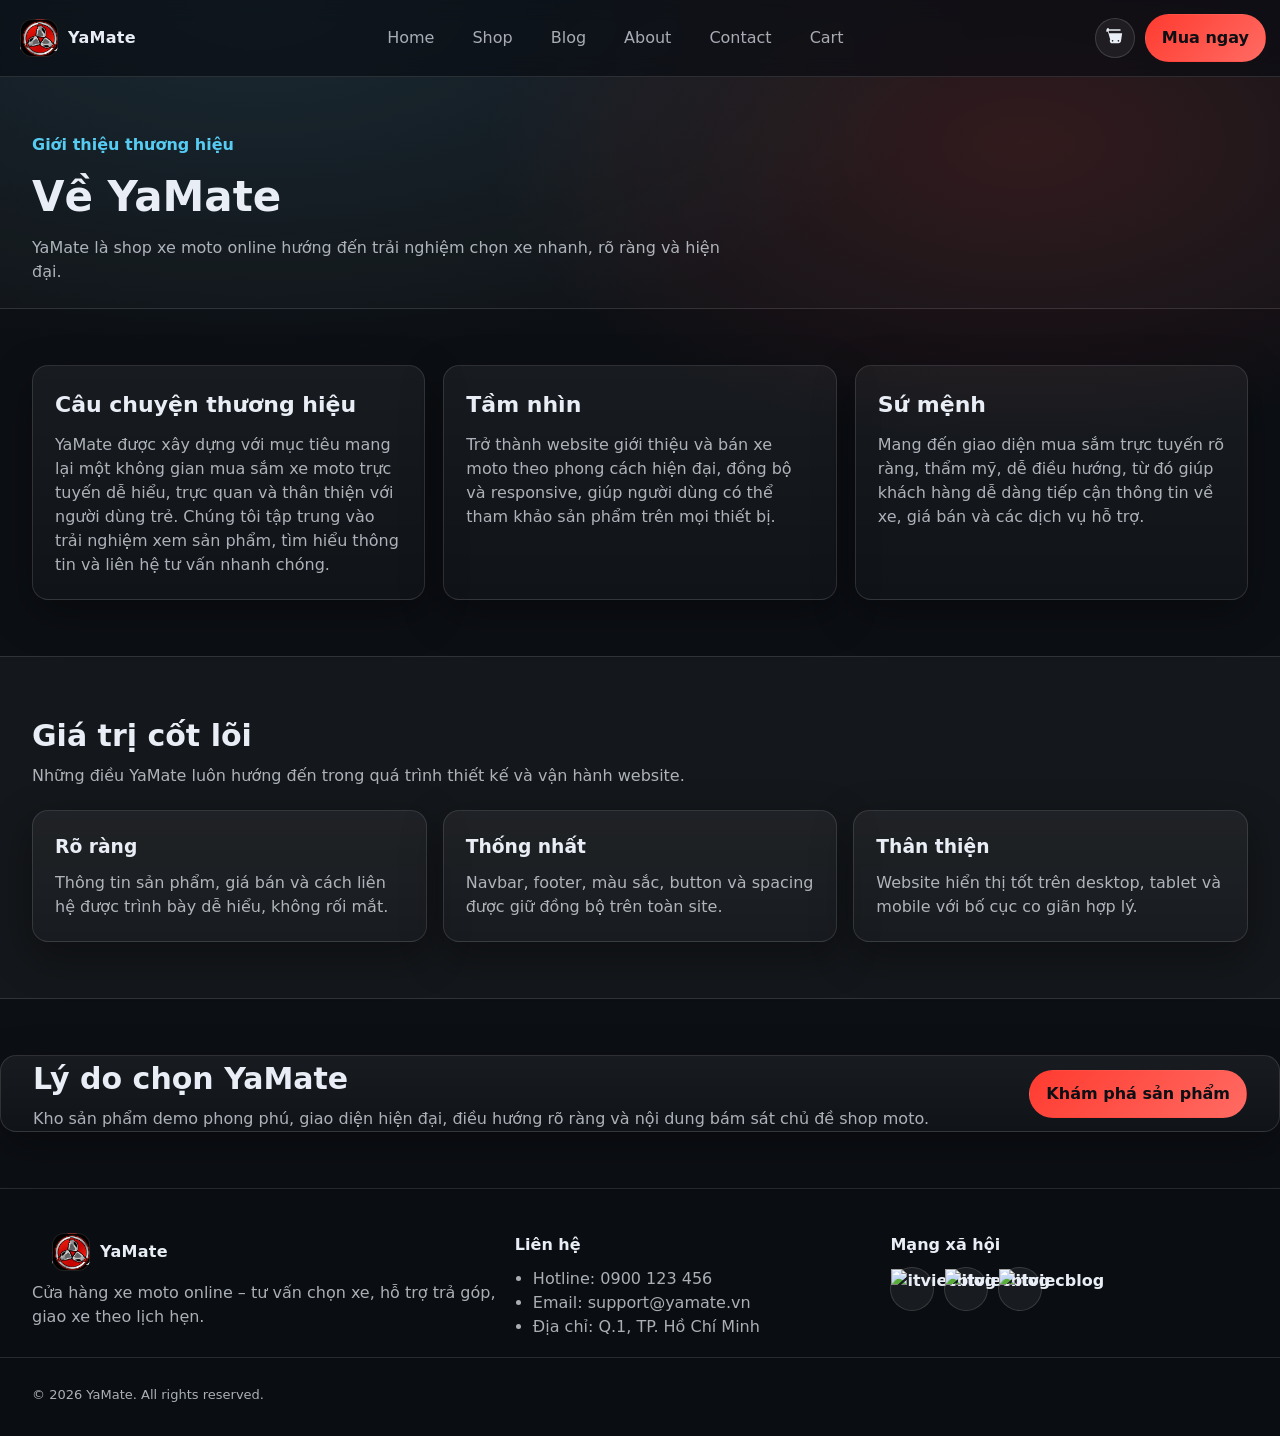
==== commit 949ab183: "finish" ====
--- a/src/about.html
+++ b/src/about.html
@@ -18,25 +18,22 @@
 
       <nav class="nav">
         <a class="nav__link" href="../index.html">Home</a>
-        <a class="nav__link" href="src/shop.html">Shop</a>
-        <a class="nav__link" href="src/blog.html">Blog</a>
-        <a class="nav__link" href="src/about.html">About</a>
-        <a class="nav__link" href="src/contact.html">Contact</a>
-        <a class="nav__link" href="src/cart.html">Cart</a>
+        <a class="nav__link" href="shop.html">Shop</a>
+        <a class="nav__link" href="blog.html">Blog</a>
+        <a class="nav__link" href="about.html">About</a>
+        <a class="nav__link" href="contact.html">Contact</a>
+        <a class="nav__link" href="cart.html">Cart</a>
       </nav>
 
       <div class="header__actions">
-        <button class="icon-btn" aria-label="Tìm kiếm">
-          <svg viewBox="0 0 24 24" class="icon" aria-hidden="true">
-            <path d="M10.5 3a7.5 7.5 0 1 0 4.74 13.33l3.72 3.72 1.41-1.41-3.72-3.72A7.5 7.5 0 0 0 10.5 3Zm0 2a5.5 5.5 0 1 1 0 11 5.5 5.5 0 0 1 0-11Z"/>
-          </svg>
+        <button class="icon-btn" style="padding-right: 10px;" aria-label="Giỏ hàng">
+          <a href="cart.html">
+            <svg viewBox="0 0 24 24" class="icon" aria-hidden="true">
+              <path d="M7 4h-2l-1 2v2h2l2.6 9.4A3 3 0 0 0 11.5 22h7.1a3 3 0 0 0 2.9-2.2L23 10H7.4L6.7 7H21V5H7.2L7 4Zm4.5 16a1 1 0 1 1 0-2 1 1 0 0 1 0 2Zm7 0a1 1 0 1 1 0-2 1 1 0 0 1 0 2Z"/>
+            </svg>
+          </a>
         </button>
-        <button class="icon-btn" style="padding-right: 10px;" aria-label="Giỏ hàng">
-          <svg viewBox="0 0 24 24" class="icon" aria-hidden="true">
-            <path d="M7 4h-2l-1 2v2h2l2.6 9.4A3 3 0 0 0 11.5 22h7.1a3 3 0 0 0 2.9-2.2L23 10H7.4L6.7 7H21V5H7.2L7 4Zm4.5 16a1 1 0 1 1 0-2 1 1 0 0 1 0 2Zm7 0a1 1 0 1 1 0-2 1 1 0 0 1 0 2Z"/>
-          </svg>
-        </button>
-        <a class="btn btn--primary" href="#products">Mua ngay</a>
+        <a class="btn btn--primary" href="shop.html">Mua ngay</a>
       </div>
     </div>
   </header>
--- a/publish/common.css
+++ b/publish/common.css
@@ -158,24 +158,6 @@
   resize: vertical;
 }
 
-/* header */
-.header{
-  position: sticky;
-  top: 0;
-  z-index: 20;
-  backdrop-filter: blur(10px);
-  background: rgba(12,15,20,.65);
-  border-bottom: 1px solid var(--line);
-}
-
-.header__inner{
-  display: flex;
-  align-items: center;
-  justify-content: space-between;
-  gap: 16px;
-  padding: 14px 0;
-}
-
 .logo{
   display: flex;
   align-items: center;
@@ -184,13 +166,13 @@
 }
 
 .logo__mark{
-  width: 38px;
-  height: 38px;
+  width: 38px; height: 38px;
   border-radius: 12px;
-  display: grid;
-  place-items: center;
-  background: linear-gradient(135deg, rgba(86,204,242,.25), rgba(255,59,48,.25));
+  display:grid; place-items:center;
+  background-image: url(assets/logo.png);
+  background-size: cover;
   border: 1px solid rgba(255,255,255,.12);
+  margin-left: 20px;
 }
 
 .logo__text{
@@ -297,35 +279,118 @@
   gap: 10px;
 }
 
-/* footer */
+/* ============== HEADER ============== */
+.header{
+  position: sticky;
+  top: 0;
+  z-index: 10;
+  backdrop-filter: blur(10px);
+  background: rgba(12,15,20,.65);
+  border-bottom: 1px solid var(--line);
+}
+.header__inner{
+  display:flex; align-items:center; justify-content:space-between;
+  gap: 16px;
+  padding: 14px 14px 14px 0;
+}
+.logo{ display:flex; align-items:center; gap: 10px; font-weight: 900; }
+.logo__mark{
+  width: 38px; height: 38px;
+  border-radius: 12px;
+  display:grid; place-items:center;
+  background-image: url(../assets/logo.png);
+  background-size: cover;
+  border: 1px solid rgba(255,255,255,.12);
+  margin-left: 20px;
+}
+.nav{ display:flex; align-items:center; gap: 14px; }
+.nav__link{
+  color: var(--muted);
+  padding: 8px 10px;
+  border-radius: 999px;
+  transition: background .15s ease, color .15s ease;
+}
+.nav__link:hover{ 
+  background: rgba(255,255,255,.08); 
+  color: var(--text); 
+  transform: translateY(-1px);
+}
+
+.header__actions{ display:flex; align-items:center; gap: 10px; }
+.icon-btn{
+  width: 40px; height: 40px;
+  border-radius: 999px;
+  border: 1px solid rgba(255,255,255,.14);
+  background: rgba(255,255,255,.06);
+  display:grid; place-items:center;
+  cursor:pointer;
+  transition: background .15s ease, border-color .15s ease, transform .15s ease;
+}
+.icon-btn:hover{
+  background: rgba(255,255,255,.10);
+  border-color: rgba(255,255,255,.22);
+  transform: translateY(-1px);
+}
+.icon{ width: 20px; height: 20px; fill: var(--text); }
+
+/* NAV */
+.nav{
+  display:flex;
+  gap:14px;
+}
+
+.nav__link{
+  color: rgba(233,238,246,.7);
+  padding:8px 12px;
+  border-radius:999px;
+  transition: all .2s ease;
+}
+
+.nav__link:hover{
+  background: rgba(255,255,255,.08);
+  color: white;
+}
+
+.nav__link--active{
+  background: rgba(255,255,255,.12);
+  color: white;
+}
+
+/* HEADER BUTTON */
+.header__actions{
+  display:flex;
+  gap:10px;
+}
+
+/* ============== FOOTER ============== */
 .footer{
   padding: 44px 0 18px;
   border-top: 1px solid var(--line);
   background: rgba(0,0,0,.15);
 }
-
 .footer__grid{
-  display: grid;
+  display:grid;
   grid-template-columns: 1.3fr 1fr 1fr;
   gap: 18px;
 }
-
-.footer__title{
-  margin: 0 0 10px;
-  font-size: 16px;
-}
-
-.footer__text{
-  margin: 10px 0 0;
-  color: var(--muted);
-}
-
-.footer__list{
-  margin: 0;
-  padding-left: 18px;
-  color: var(--muted);
-}
-
+.footer__title{ margin:0 0 10px; font-size: 16px; }
+.footer__text{ margin: 10px 0 0; color: var(--muted); }
+.footer__list{ margin: 0; padding-left: 18px; color: var(--muted); }
+.social{ display:flex; gap: 10px; }
+.social__link{
+  width: 44px; height: 44px;
+  border-radius: 999px;
+  border: 1px solid rgba(255,255,255,.14);
+  background: rgba(255,255,255,.06);
+  display:grid; place-items:center;
+  font-weight: 900;
+  transition: transform .15s ease, background .15s ease, border-color .15s ease;
+}
+.social__link:hover{
+  transform: translateY(-2px);
+  background: rgba(255,255,255,.10);
+  border-color: rgba(255,255,255,.22);
+}
 .footer__bottom{
   margin-top: 18px;
   padding-top: 14px;
@@ -333,114 +398,6 @@
   color: var(--muted);
   font-size: 13px;
 }
-
-/* HEADER */
-.header{
-  position: sticky;
-  top: 0;
-  z-index: 100;
-  backdrop-filter: blur(10px);
-  background: rgba(12,15,20,.65);
-  border-bottom: 1px solid rgba(255,255,255,.12);
-}
-
-.header__inner{
-  display:flex;
-  align-items:center;
-  justify-content:space-between;
-  gap:16px;
-  padding:14px 0;
-}
-
-/* LOGO */
-.logo{
-  display:flex;
-  align-items:center;
-  gap:10px;
-  font-weight:900;
-}
-
-.logo__mark{
-  width:38px;
-  height:38px;
-  border-radius:12px;
-  background: linear-gradient(135deg, rgba(86,204,242,.25), rgba(255,59,48,.25));
-  border:1px solid rgba(255,255,255,.12);
-}
-
-.logo__text{
-  letter-spacing:.3px;
-}
-
-/* NAV */
-.nav{
-  display:flex;
-  gap:14px;
-}
-
-.nav__link{
-  color: rgba(233,238,246,.7);
-  padding:8px 12px;
-  border-radius:999px;
-  transition: all .2s ease;
-}
-
-.nav__link:hover{
-  background: rgba(255,255,255,.08);
-  color: white;
-}
-
-.nav__link--active{
-  background: rgba(255,255,255,.12);
-  color: white;
-}
-
-/* HEADER BUTTON */
-.header__actions{
-  display:flex;
-  gap:10px;
-}
-
-/* FOOTER */
-.footer{
-  padding:40px 0 20px;
-  border-top:1px solid rgba(255,255,255,.12);
-  background: rgba(0,0,0,.2);
-}
-
-.footer__grid{
-  display:grid;
-  grid-template-columns: 1.5fr 1fr 1fr;
-  gap:20px;
-}
-
-.footer__title{
-  margin-bottom:10px;
-  font-size:16px;
-}
-
-.footer__text{
-  color: rgba(233,238,246,.7);
-}
-
-.footer__list{
-  color: rgba(233,238,246,.7);
-  padding-left:18px;
-}
-
-.footer__list a:hover{
-  color: white;
-}
-
-.footer__bottom{
-  margin-top:20px;
-  padding-top:12px;
-  border-top:1px solid rgba(255,255,255,.12);
-  text-align:center;
-  font-size:13px;
-  color: rgba(233,238,246,.6);
-}
-
 /* responsive */
 @media (max-width: 980px){
   .nav{
